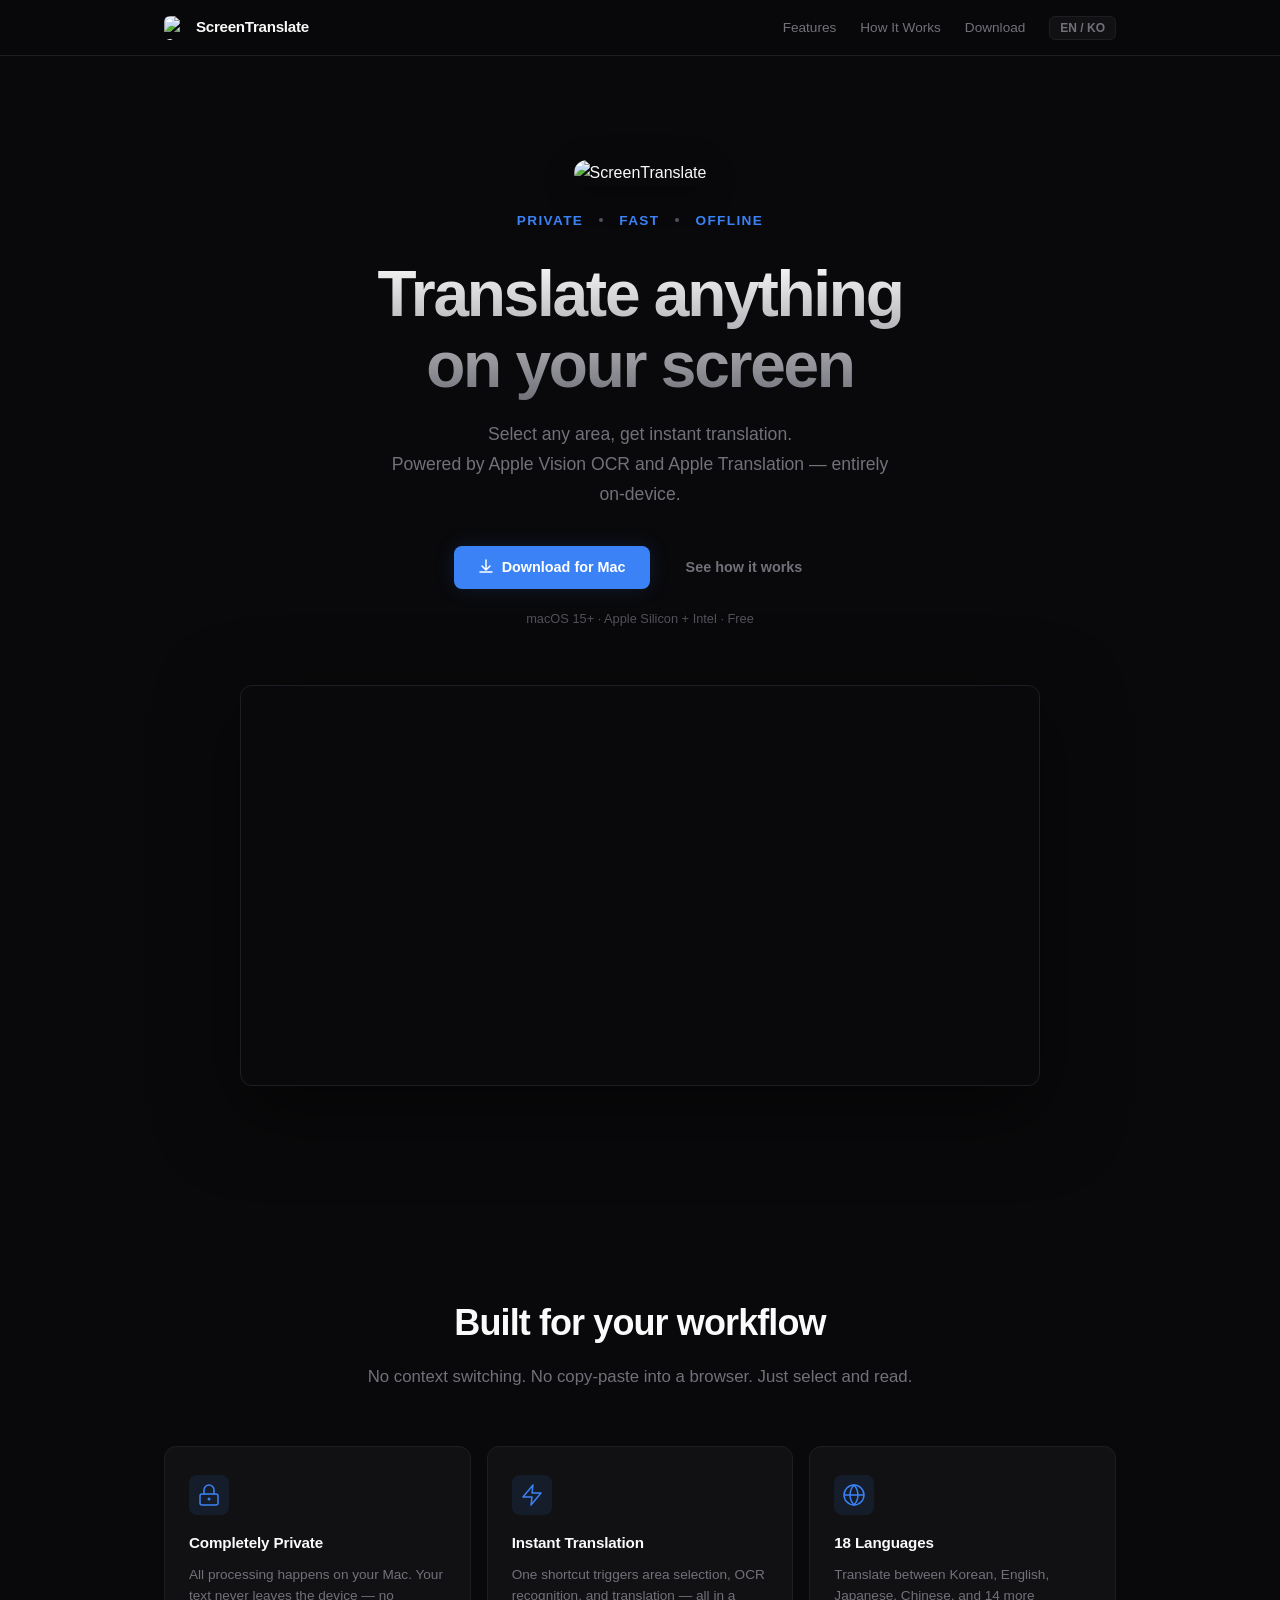
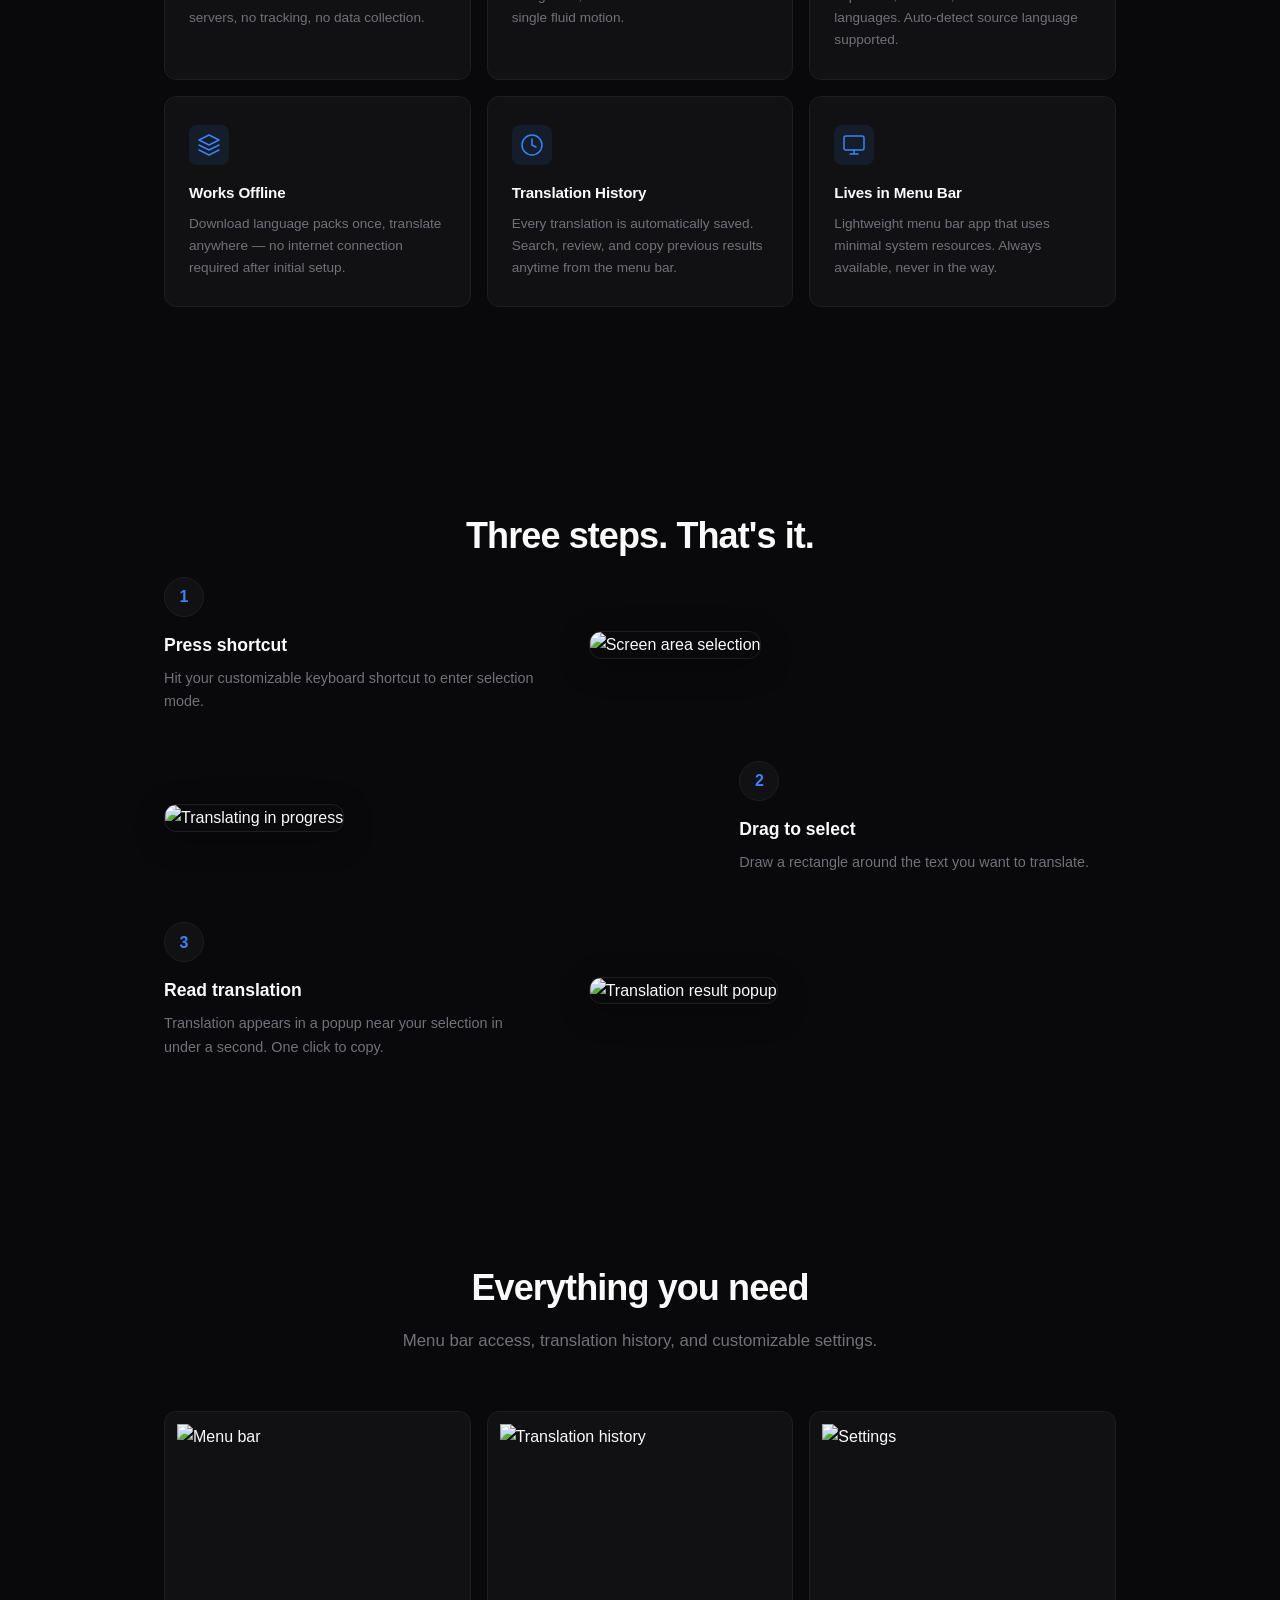
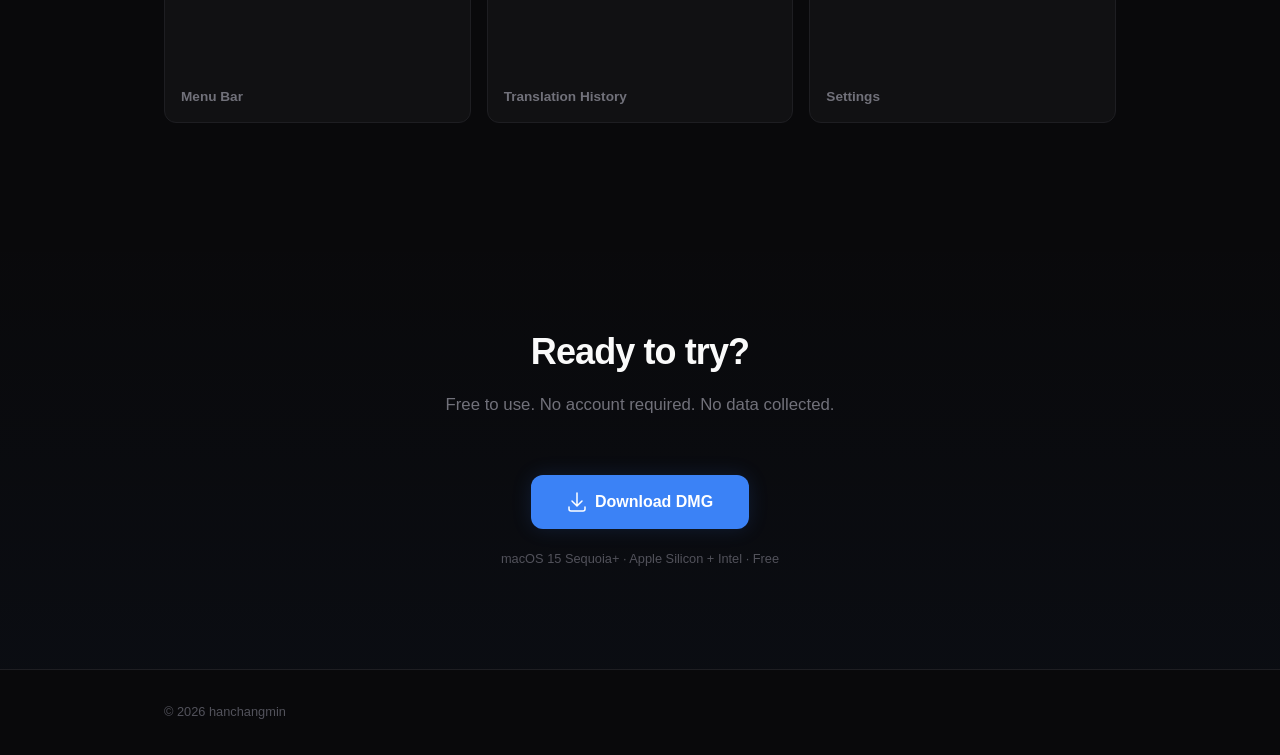
==== website/index.html @ bd078516 "feat: 랜딩 페이지 웹사이트 추가 (EN/KO i18n, Docker 배포)" ====
<!DOCTYPE html>
<html lang="en">
<head>
    <meta charset="UTF-8">
    <meta name="viewport" content="width=device-width, initial-scale=1.0">
    <title>ScreenTranslate — Translate Any Text on Your Screen</title>
    <meta name="description" content="Select any area on your Mac screen and get instant translation. Fully on-device with Apple Translation. Private, fast, offline.">
    <link rel="icon" type="image/png" sizes="32x32" href="assets/favicon-32.png">
    <link rel="icon" type="image/png" sizes="16x16" href="assets/favicon-16.png">
    <link rel="apple-touch-icon" href="assets/apple-touch-icon.png">
    <link rel="stylesheet" href="style.css">
</head>
<body>

<!-- Nav -->
<nav class="nav">
    <div class="container nav-inner">
        <a href="#" class="nav-logo">
            <img src="assets/logo.png" alt="ScreenTranslate" class="nav-logo-icon">
            ScreenTranslate
        </a>
        <div class="nav-links">
            <a href="#features" data-i18n="nav.features">Features</a>
            <a href="#how-it-works" data-i18n="nav.howItWorks">How It Works</a>
            <a href="#download" data-i18n="nav.download">Download</a>
            <button class="lang-switch" id="lang-switch" aria-label="Switch language">EN / KO</button>
        </div>
    </div>
</nav>

<!-- Hero -->
<section class="hero">
    <div class="container">
        <img src="assets/logo.png" alt="ScreenTranslate" class="hero-logo">
        <div class="hero-pillars">
            <span data-i18n="hero.pill1">Private</span>
            <span class="pill-dot"></span>
            <span data-i18n="hero.pill2">Fast</span>
            <span class="pill-dot"></span>
            <span data-i18n="hero.pill3">Offline</span>
        </div>
        <h1 data-i18n="hero.title">Translate anything<br>on your screen</h1>
        <p class="hero-description" data-i18n="hero.description">
            Select any area, get instant translation.<br>
            Powered by Apple Vision OCR and Apple Translation — entirely on-device.
        </p>
        <div class="hero-actions">
            <a href="#download" class="btn btn-primary">
                <svg width="16" height="16" viewBox="0 0 16 16" fill="none"><path d="M8 1v10M4 7l4 4 4-4" stroke="currentColor" stroke-width="1.5" stroke-linecap="round" stroke-linejoin="round"/><path d="M2 13h12" stroke="currentColor" stroke-width="1.5" stroke-linecap="round"/></svg>
                <span data-i18n="hero.download">Download for Mac</span>
            </a>
            <a href="#how-it-works" class="btn btn-ghost" data-i18n="hero.learnMore">See how it works</a>
        </div>
        <p class="hero-meta">macOS 15+ &middot; Apple Silicon + Intel &middot; <span data-i18n="hero.free">Free</span></p>

        <div class="hero-screenshot">
            <video autoplay loop muted playsinline>
                <source src="assets/demo-video.mp4" type="video/mp4">
            </video>
        </div>
    </div>
</section>

<!-- Features -->
<section id="features" class="features">
    <div class="container">
        <h2 data-i18n="features.title">Built for your workflow</h2>
        <p class="section-subtitle" data-i18n="features.subtitle">No context switching. No copy-paste into a browser. Just select and read.</p>
        <div class="feature-grid">
            <div class="feature-card">
                <div class="feature-icon">
                    <svg width="24" height="24" viewBox="0 0 24 24" fill="none"><rect x="3" y="11" width="18" height="11" rx="2" stroke="currentColor" stroke-width="1.5"/><path d="M7 11V7a5 5 0 0110 0v4" stroke="currentColor" stroke-width="1.5" stroke-linecap="round"/><circle cx="12" cy="16" r="1.5" fill="currentColor"/></svg>
                </div>
                <h3 data-i18n="features.privacy.title">Completely Private</h3>
                <p data-i18n="features.privacy.desc">All processing happens on your Mac. Your text never leaves the device — no servers, no tracking, no data collection.</p>
            </div>
            <div class="feature-card">
                <div class="feature-icon">
                    <svg width="24" height="24" viewBox="0 0 24 24" fill="none"><path d="M13 2L3 14h9l-1 8 10-12h-9l1-8z" stroke="currentColor" stroke-width="1.5" stroke-linecap="round" stroke-linejoin="round"/></svg>
                </div>
                <h3 data-i18n="features.instant.title">Instant Translation</h3>
                <p data-i18n="features.instant.desc">One shortcut triggers area selection, OCR recognition, and translation — all in a single fluid motion.</p>
            </div>
            <div class="feature-card">
                <div class="feature-icon">
                    <svg width="24" height="24" viewBox="0 0 24 24" fill="none"><circle cx="12" cy="12" r="10" stroke="currentColor" stroke-width="1.5"/><path d="M2 12h20M12 2a15.3 15.3 0 014 10 15.3 15.3 0 01-4 10 15.3 15.3 0 01-4-10A15.3 15.3 0 0112 2z" stroke="currentColor" stroke-width="1.5"/></svg>
                </div>
                <h3 data-i18n="features.languages.title">18 Languages</h3>
                <p data-i18n="features.languages.desc">Translate between Korean, English, Japanese, Chinese, and 14 more languages. Auto-detect source language supported.</p>
            </div>
            <div class="feature-card">
                <div class="feature-icon">
                    <svg width="24" height="24" viewBox="0 0 24 24" fill="none"><path d="M2 17l10 5 10-5M2 12l10 5 10-5M12 2L2 7l10 5 10-5L12 2z" stroke="currentColor" stroke-width="1.5" stroke-linecap="round" stroke-linejoin="round"/></svg>
                </div>
                <h3 data-i18n="features.offline.title">Works Offline</h3>
                <p data-i18n="features.offline.desc">Download language packs once, translate anywhere — no internet connection required after initial setup.</p>
            </div>
            <div class="feature-card">
                <div class="feature-icon">
                    <svg width="24" height="24" viewBox="0 0 24 24" fill="none"><circle cx="12" cy="12" r="10" stroke="currentColor" stroke-width="1.5"/><polyline points="12,6 12,12 16,14" stroke="currentColor" stroke-width="1.5" stroke-linecap="round" stroke-linejoin="round"/></svg>
                </div>
                <h3 data-i18n="features.history.title">Translation History</h3>
                <p data-i18n="features.history.desc">Every translation is automatically saved. Search, review, and copy previous results anytime from the menu bar.</p>
            </div>
            <div class="feature-card">
                <div class="feature-icon">
                    <svg width="24" height="24" viewBox="0 0 24 24" fill="none"><rect x="2" y="3" width="20" height="14" rx="2" stroke="currentColor" stroke-width="1.5"/><path d="M8 21h8M12 17v4" stroke="currentColor" stroke-width="1.5" stroke-linecap="round"/></svg>
                </div>
                <h3 data-i18n="features.menubar.title">Lives in Menu Bar</h3>
                <p data-i18n="features.menubar.desc">Lightweight menu bar app that uses minimal system resources. Always available, never in the way.</p>
            </div>
        </div>
    </div>
</section>

<!-- How It Works -->
<section id="how-it-works" class="how-it-works">
    <div class="container">
        <h2 data-i18n="howItWorks.title">Three steps. That's it.</h2>
        <div class="steps-vertical">
            <div class="step-row">
                <div class="step-info">
                    <div class="step-number">1</div>
                    <h3 data-i18n="howItWorks.step1.title">Press shortcut</h3>
                    <p data-i18n="howItWorks.step1.desc">Hit your customizable keyboard shortcut to enter selection mode.</p>
                </div>
                <div class="step-screenshot">
                    <img src="assets/area-selection.png" alt="Screen area selection" loading="lazy">
                </div>
            </div>
            <div class="step-row">
                <div class="step-info">
                    <div class="step-number">2</div>
                    <h3 data-i18n="howItWorks.step2.title">Drag to select</h3>
                    <p data-i18n="howItWorks.step2.desc">Draw a rectangle around the text you want to translate.</p>
                </div>
                <div class="step-screenshot">
                    <img src="assets/translating.png" alt="Translating in progress" loading="lazy">
                </div>
            </div>
            <div class="step-row">
                <div class="step-info">
                    <div class="step-number">3</div>
                    <h3 data-i18n="howItWorks.step3.title">Read translation</h3>
                    <p data-i18n="howItWorks.step3.desc">Translation appears in a popup near your selection in under a second. One click to copy.</p>
                </div>
                <div class="step-screenshot">
                    <img src="assets/translation-result.png" alt="Translation result popup" loading="lazy">
                </div>
            </div>
        </div>
    </div>
</section>

<!-- Showcase -->
<section class="showcase">
    <div class="container">
        <h2 data-i18n="showcase.title">Everything you need</h2>
        <p class="section-subtitle" data-i18n="showcase.subtitle">Menu bar access, translation history, and customizable settings.</p>
        <div class="showcase-grid">
            <div class="showcase-card">
                <img src="assets/menubar.png" alt="Menu bar" loading="lazy">
                <h3 data-i18n="showcase.menubar">Menu Bar</h3>
            </div>
            <div class="showcase-card">
                <img src="assets/history.png" alt="Translation history" loading="lazy">
                <h3 data-i18n="showcase.history">Translation History</h3>
            </div>
            <div class="showcase-card">
                <img src="assets/settings.png" alt="Settings" loading="lazy">
                <h3 data-i18n="showcase.settings">Settings</h3>
            </div>
        </div>
    </div>
</section>

<!-- Download -->
<section id="download" class="download">
    <div class="container">
        <h2 data-i18n="download.title">Ready to try?</h2>
        <p class="section-subtitle" data-i18n="download.subtitle">Free to use. No account required. No data collected.</p>
        <a href="https://objectstorage.ap-chuncheon-1.oraclecloud.com/n/axo5sh9pv2lg/b/screentranslate-updates/o/releases/latest/ScreenTranslate-latest.dmg"
           class="btn btn-primary btn-large" id="download-btn">
            <svg width="20" height="20" viewBox="0 0 20 20" fill="none"><path d="M10 1v12M5 9l5 5 5-5" stroke="currentColor" stroke-width="1.5" stroke-linecap="round" stroke-linejoin="round"/><path d="M2 15v2a2 2 0 002 2h12a2 2 0 002-2v-2" stroke="currentColor" stroke-width="1.5" stroke-linecap="round"/></svg>
            <span data-i18n="download.button">Download DMG</span>
        </a>
        <div class="download-requirements">
            <p>macOS 15 Sequoia+ &middot; Apple Silicon + Intel &middot; <span data-i18n="download.free">Free</span></p>
        </div>
    </div>
</section>

<!-- Footer -->
<footer class="footer">
    <div class="container footer-inner">
        <p>&copy; 2026 hanchangmin</p>
    </div>
</footer>

<script src="i18n.js"></script>
</body>
</html>
---- website/style.css ----
/* Reset & Base */
*,
*::before,
*::after {
    margin: 0;
    padding: 0;
    box-sizing: border-box;
}

:root {
    --color-bg: #09090b;
    --color-surface: #111113;
    --color-surface-hover: #18181b;
    --color-border: #1e1e22;
    --color-border-hover: #2a2a2e;
    --color-text: #fafafa;
    --color-text-secondary: #71717a;
    --color-text-tertiary: #52525b;
    --color-accent: #3b82f6;
    --color-accent-hover: #2563eb;
    --color-accent-glow: rgba(59, 130, 246, 0.15);
    --radius: 12px;
    --radius-sm: 8px;
    --max-width: 1000px;
    --nav-height: 56px;
}

html {
    scroll-behavior: smooth;
}

body {
    font-family: -apple-system, BlinkMacSystemFont, "SF Pro Text", "Segoe UI", Roboto, sans-serif;
    background: var(--color-bg);
    color: var(--color-text);
    line-height: 1.6;
    -webkit-font-smoothing: antialiased;
    -moz-osx-font-smoothing: grayscale;
}

.container {
    max-width: var(--max-width);
    margin: 0 auto;
    padding: 0 24px;
}

h2 {
    font-size: 2.25rem;
    font-weight: 700;
    text-align: center;
    margin-bottom: 12px;
    letter-spacing: -0.025em;
}

.section-subtitle {
    text-align: center;
    color: var(--color-text-secondary);
    font-size: 1.05rem;
    margin-bottom: 56px;
}

/* Nav */
.nav {
    position: fixed;
    top: 0;
    left: 0;
    right: 0;
    height: var(--nav-height);
    background: rgba(9, 9, 11, 0.8);
    backdrop-filter: blur(12px);
    -webkit-backdrop-filter: blur(12px);
    border-bottom: 1px solid var(--color-border);
    z-index: 100;
}

.nav-inner {
    display: flex;
    align-items: center;
    justify-content: space-between;
    height: 100%;
}

.nav-logo {
    display: flex;
    align-items: center;
    gap: 8px;
    font-size: 0.95rem;
    font-weight: 700;
    color: var(--color-text);
    text-decoration: none;
    letter-spacing: -0.02em;
}

.nav-logo-icon {
    width: 24px;
    height: 24px;
    border-radius: 6px;
}

.nav-links {
    display: flex;
    align-items: center;
    gap: 24px;
}

.nav-links a {
    font-size: 0.85rem;
    color: var(--color-text-secondary);
    text-decoration: none;
    transition: color 0.15s;
}

.nav-links a:hover {
    color: var(--color-text);
}

.lang-switch {
    font-size: 0.75rem;
    font-weight: 600;
    color: var(--color-text-secondary);
    background: var(--color-surface);
    border: 1px solid var(--color-border);
    border-radius: 6px;
    padding: 4px 10px;
    cursor: pointer;
    transition: all 0.15s;
}

.lang-switch:hover {
    color: var(--color-text);
    border-color: var(--color-border-hover);
}

/* Buttons */
.btn {
    display: inline-flex;
    align-items: center;
    gap: 8px;
    padding: 10px 24px;
    border-radius: var(--radius-sm);
    font-size: 0.9rem;
    font-weight: 600;
    text-decoration: none;
    transition: all 0.2s ease;
    cursor: pointer;
    border: none;
}

.btn-primary {
    background: var(--color-accent);
    color: #fff;
    box-shadow: 0 0 20px var(--color-accent-glow);
}

.btn-primary:hover {
    background: var(--color-accent-hover);
    box-shadow: 0 0 30px var(--color-accent-glow);
    transform: translateY(-1px);
}

.btn-ghost {
    background: transparent;
    color: var(--color-text-secondary);
}

.btn-ghost:hover {
    color: var(--color-text);
}

.btn-large {
    padding: 14px 36px;
    font-size: 1rem;
    border-radius: var(--radius);
}

/* Hero */
.hero {
    padding: 160px 0 100px;
    text-align: center;
}

.hero-logo {
    width: 80px;
    height: 80px;
    border-radius: 18px;
    margin-bottom: 24px;
    box-shadow: 0 8px 32px rgba(0, 0, 0, 0.3);
}

.hero-pillars {
    display: flex;
    align-items: center;
    justify-content: center;
    gap: 16px;
    margin-bottom: 28px;
    font-size: 0.85rem;
    font-weight: 600;
    text-transform: uppercase;
    letter-spacing: 0.1em;
    color: var(--color-accent);
}

.pill-dot {
    width: 4px;
    height: 4px;
    border-radius: 50%;
    background: var(--color-text-tertiary);
}

.hero h1 {
    font-size: 4rem;
    font-weight: 800;
    letter-spacing: -0.035em;
    line-height: 1.1;
    margin-bottom: 20px;
    background: linear-gradient(180deg, #fafafa 0%, #71717a 100%);
    -webkit-background-clip: text;
    -webkit-text-fill-color: transparent;
    background-clip: text;
}

.hero-description {
    font-size: 1.1rem;
    color: var(--color-text-secondary);
    max-width: 520px;
    margin: 0 auto 36px;
    line-height: 1.7;
}

.hero-actions {
    display: flex;
    gap: 12px;
    justify-content: center;
    align-items: center;
}

.hero-meta {
    margin-top: 20px;
    font-size: 0.8rem;
    color: var(--color-text-tertiary);
}

.hero-screenshot {
    margin-top: 56px;
    position: relative;
}

.hero-screenshot img,
.hero-screenshot video {
    width: 100%;
    max-width: 800px;
    border-radius: var(--radius);
    border: 1px solid var(--color-border);
    box-shadow: 0 24px 80px rgba(0, 0, 0, 0.5), 0 0 1px rgba(255, 255, 255, 0.05);
}

/* Features */
.features {
    padding: 100px 0;
}

.feature-grid {
    display: grid;
    grid-template-columns: repeat(3, 1fr);
    gap: 16px;
}

.feature-card {
    background: var(--color-surface);
    border: 1px solid var(--color-border);
    border-radius: var(--radius);
    padding: 28px 24px;
    transition: all 0.2s ease;
}

.feature-card:hover {
    border-color: var(--color-border-hover);
    background: var(--color-surface-hover);
}

.feature-icon {
    width: 40px;
    height: 40px;
    display: flex;
    align-items: center;
    justify-content: center;
    border-radius: var(--radius-sm);
    background: rgba(59, 130, 246, 0.1);
    color: var(--color-accent);
    margin-bottom: 16px;
}

.feature-card h3 {
    font-size: 0.95rem;
    font-weight: 600;
    margin-bottom: 8px;
    letter-spacing: -0.01em;
}

.feature-card p {
    font-size: 0.85rem;
    color: var(--color-text-secondary);
    line-height: 1.6;
}

/* How It Works */
.how-it-works {
    padding: 100px 0;
}

.steps-vertical {
    display: flex;
    flex-direction: column;
    gap: 48px;
}

.step-row {
    display: flex;
    align-items: center;
    gap: 48px;
}

.step-row:nth-child(even) {
    flex-direction: row-reverse;
}

.step-info {
    flex: 1;
    min-width: 0;
}

.step-number {
    width: 40px;
    height: 40px;
    border-radius: 50%;
    background: var(--color-surface);
    border: 1px solid var(--color-border);
    display: flex;
    align-items: center;
    justify-content: center;
    font-size: 1rem;
    font-weight: 700;
    margin-bottom: 14px;
    color: var(--color-accent);
}

.step-info h3 {
    font-size: 1.1rem;
    font-weight: 600;
    margin-bottom: 8px;
}

.step-info p {
    font-size: 0.9rem;
    color: var(--color-text-secondary);
    line-height: 1.6;
}

.step-screenshot {
    flex: 1.4;
    min-width: 0;
}

.step-screenshot img {
    width: 100%;
    border-radius: var(--radius);
    border: 1px solid var(--color-border);
    box-shadow: 0 8px 32px rgba(0, 0, 0, 0.3);
}

/* Showcase */
.showcase {
    padding: 100px 0;
}

.showcase-grid {
    display: grid;
    grid-template-columns: repeat(3, 1fr);
    gap: 16px;
    align-items: start;
}

.showcase-card {
    background: var(--color-surface);
    border: 1px solid var(--color-border);
    border-radius: var(--radius);
    overflow: hidden;
    transition: border-color 0.2s;
}

.showcase-card:hover {
    border-color: var(--color-border-hover);
}

.showcase-card img {
    width: 100%;
    height: 260px;
    object-fit: contain;
    display: block;
    padding: 12px;
}

.showcase-card h3 {
    font-size: 0.85rem;
    font-weight: 600;
    padding: 14px 16px;
    color: var(--color-text-secondary);
}

/* Download */
.download {
    padding: 100px 0;
    text-align: center;
    background: linear-gradient(180deg, transparent 0%, rgba(59, 130, 246, 0.03) 100%);
}

.download-requirements {
    margin-top: 20px;
}

.download-requirements p {
    font-size: 0.8rem;
    color: var(--color-text-tertiary);
}

/* Footer */
.footer {
    padding: 32px 0;
    border-top: 1px solid var(--color-border);
}

.footer-inner {
    display: flex;
    align-items: center;
    justify-content: space-between;
}

.footer p {
    font-size: 0.8rem;
    color: var(--color-text-tertiary);
}

.footer-links {
    display: flex;
    gap: 16px;
}

.footer-links a {
    font-size: 0.8rem;
    color: var(--color-text-tertiary);
    text-decoration: none;
    transition: color 0.15s;
}

.footer-links a:hover {
    color: var(--color-text-secondary);
}

/* Responsive */
@media (max-width: 768px) {
    .hero {
        padding: 120px 0 60px;
    }

    .hero h1 {
        font-size: 2.5rem;
    }

    .hero-description {
        font-size: 1rem;
    }

    .feature-grid {
        grid-template-columns: 1fr;
        gap: 12px;
    }

    .step-row,
    .step-row:nth-child(even) {
        flex-direction: column;
        gap: 24px;
    }

    .showcase-grid {
        grid-template-columns: 1fr;
        gap: 12px;
    }

    .hero-actions {
        flex-direction: column;
    }

    .nav-links a[href] {
        display: none;
    }

    .footer-inner {
        flex-direction: column;
        gap: 12px;
    }
}
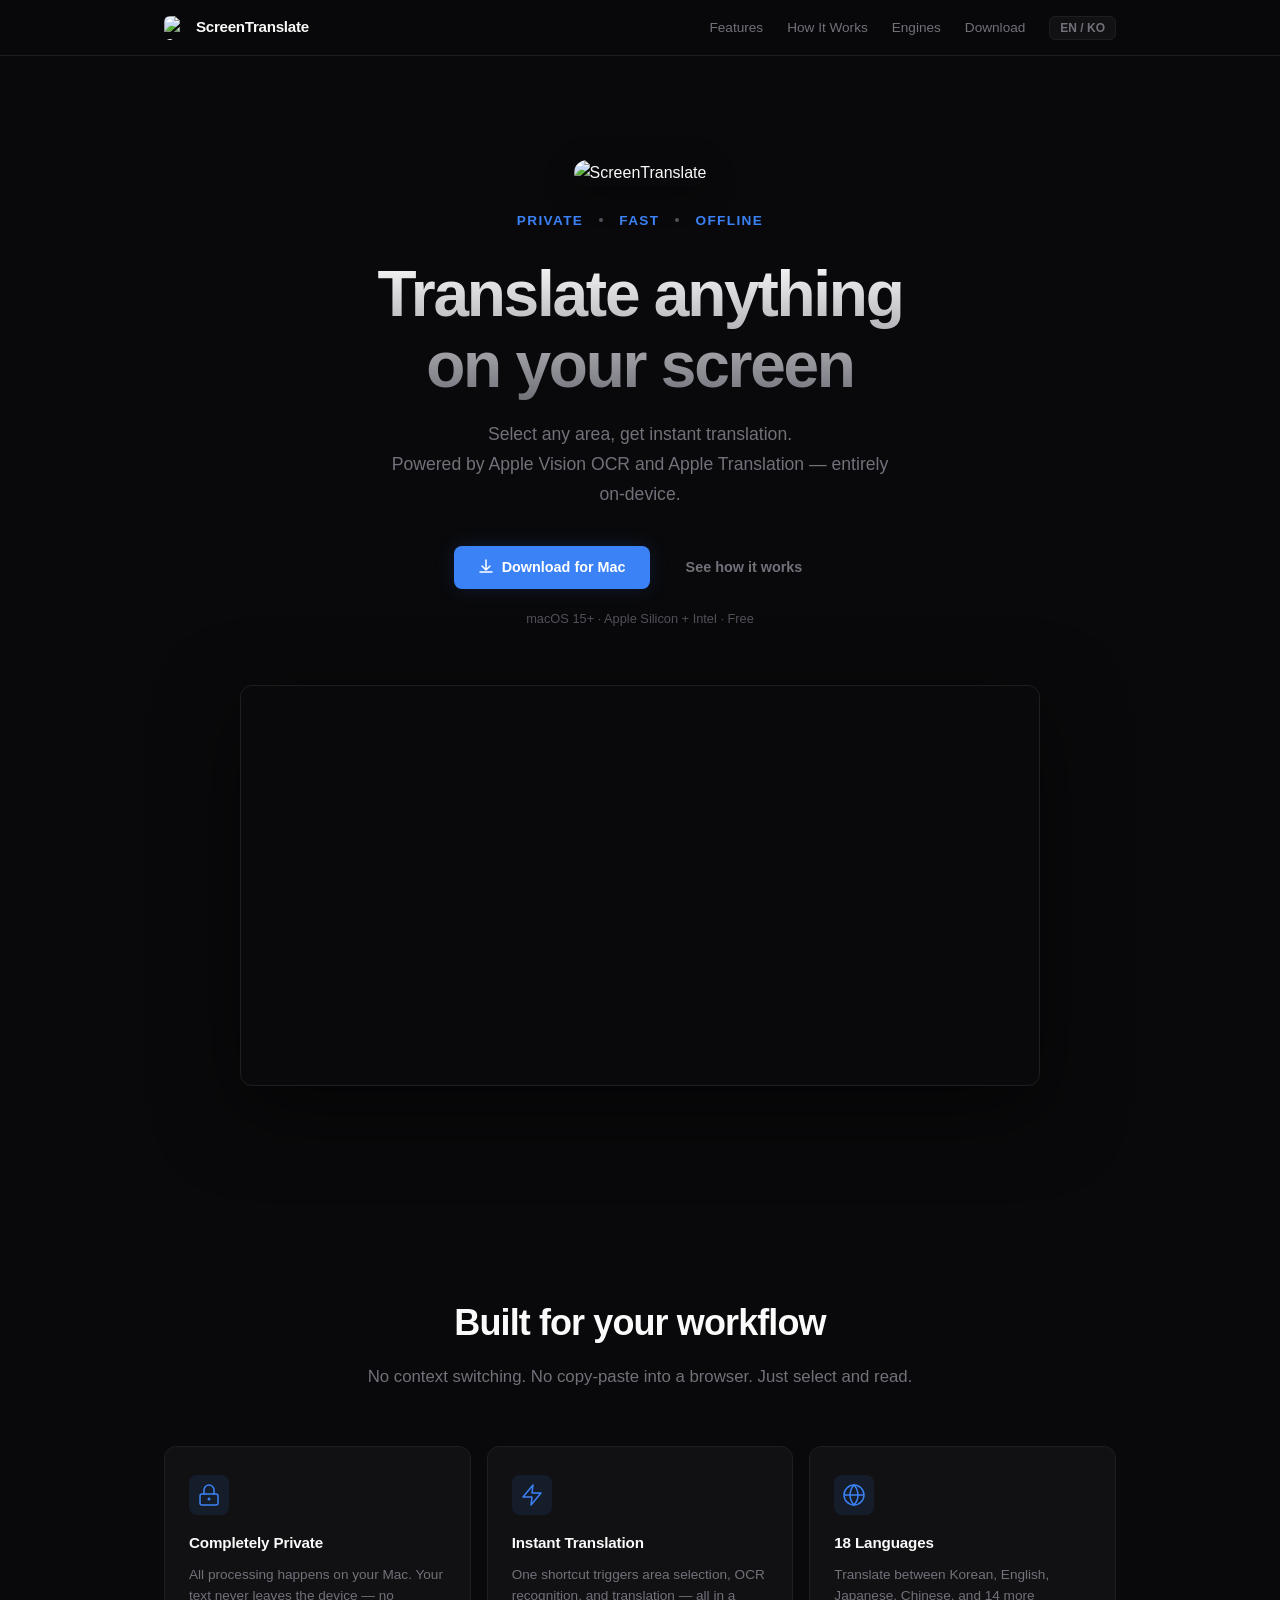
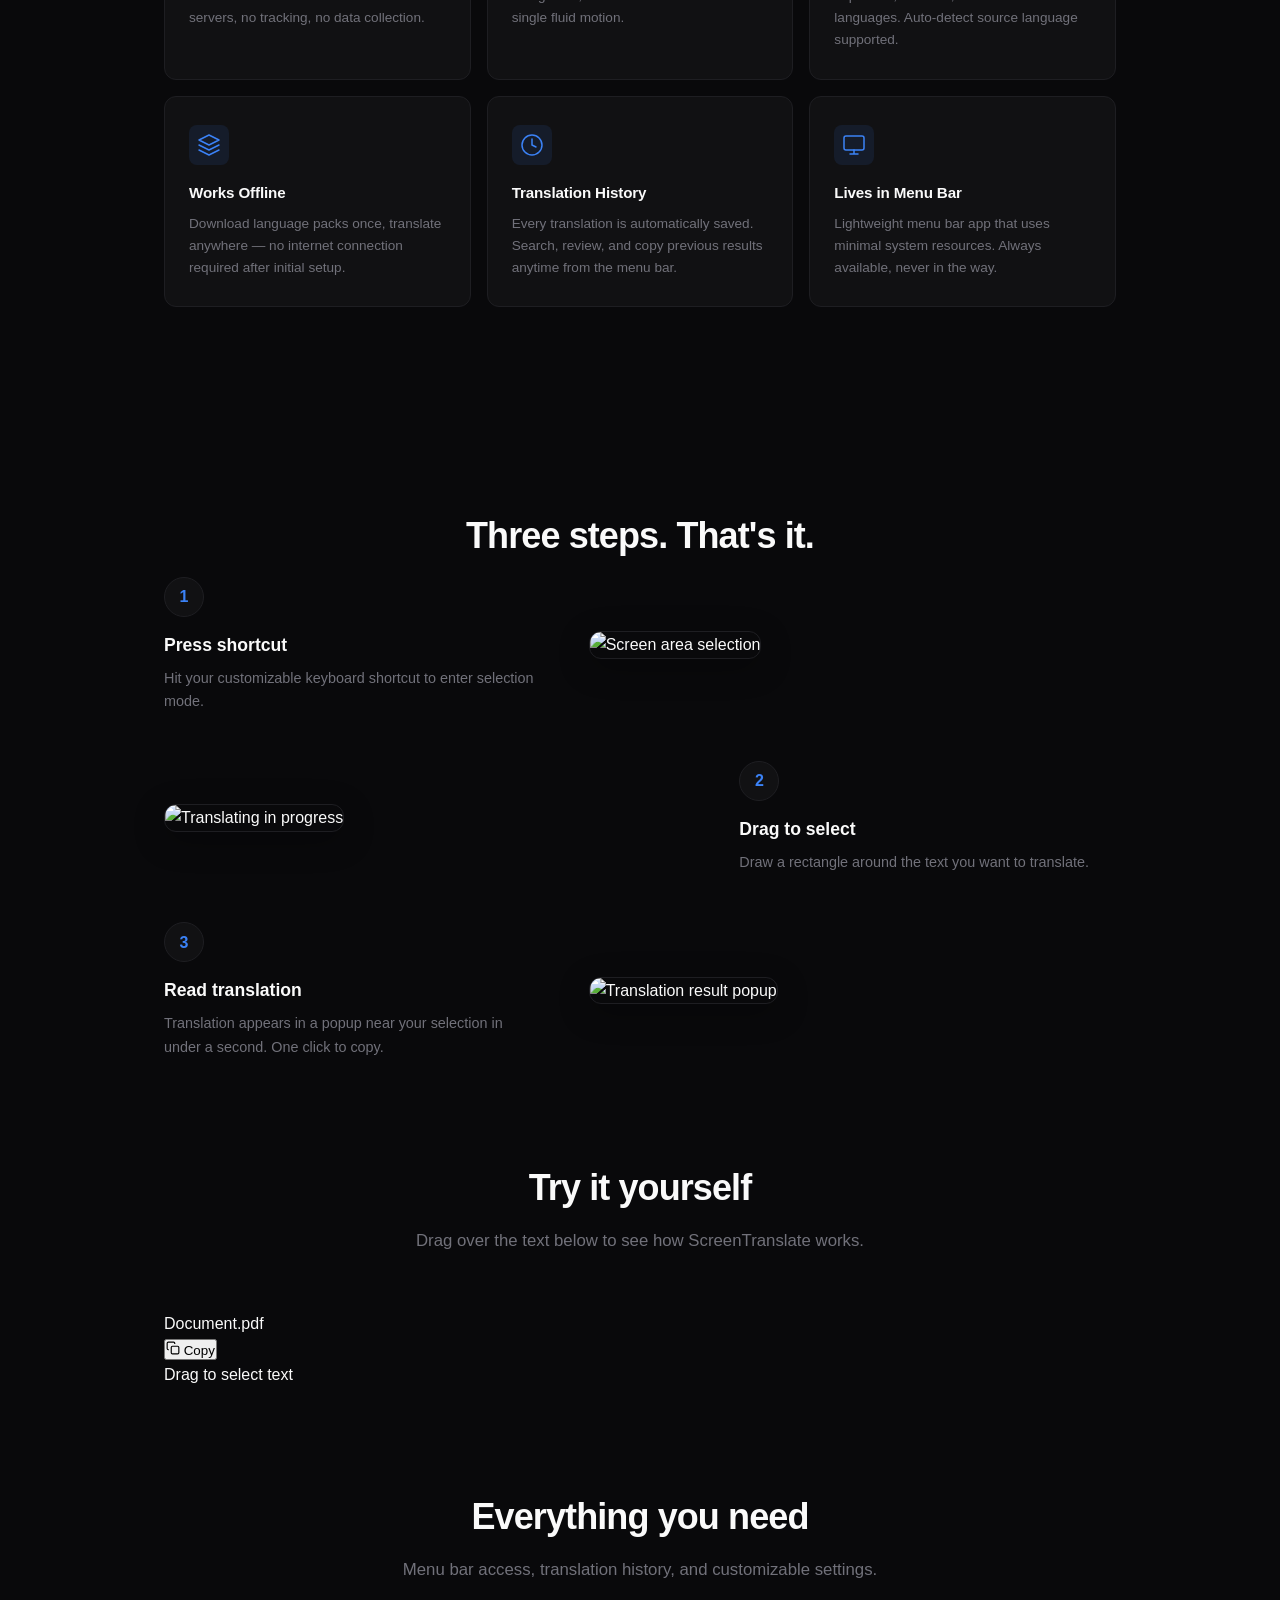
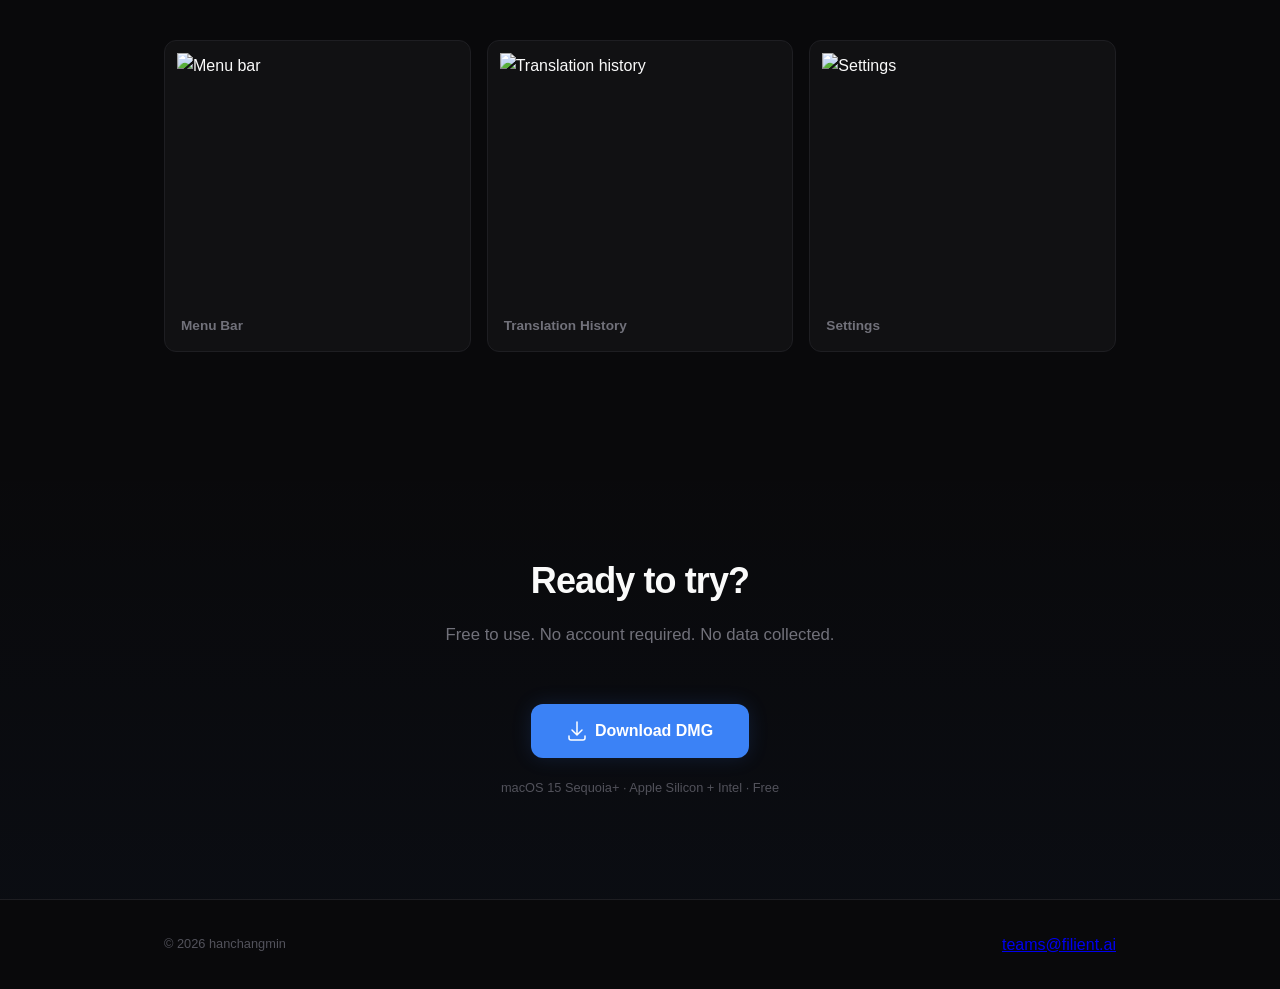
==== commit 38f313cc: "feat: 번역 엔진 설명 웹페이지 추가 Apple Translation 기본 엔진 + BYOK (DeepL, Google, Azure) 설명, 비교 표, 설정 가이드 포함. EN" ====
--- a/website/index.html
+++ b/website/index.html
@@ -5,10 +5,36 @@
     <meta name="viewport" content="width=device-width, initial-scale=1.0">
     <title>ScreenTranslate — Translate Any Text on Your Screen</title>
     <meta name="description" content="Select any area on your Mac screen and get instant translation. Fully on-device with Apple Translation. Private, fast, offline.">
+    <link rel="canonical" href="https://screentranslate.filient.ai/">
+
+    <!-- Open Graph -->
+    <meta property="og:type" content="website">
+    <meta property="og:url" content="https://screentranslate.filient.ai/">
+    <meta property="og:title" content="ScreenTranslate — Translate Any Text on Your Screen">
+    <meta property="og:description" content="Select any area on your Mac screen and get instant translation. Fully on-device with Apple Translation. Private, fast, offline.">
+    <meta property="og:image" content="https://screentranslate.filient.ai/assets/og-image.png">
+    <meta property="og:locale" content="en_US">
+    <meta property="og:locale:alternate" content="ko_KR">
+
+    <!-- Twitter Card -->
+    <meta name="twitter:card" content="summary_large_image">
+    <meta name="twitter:title" content="ScreenTranslate — Translate Any Text on Your Screen">
+    <meta name="twitter:description" content="Select any area on your Mac screen and get instant translation. Fully on-device with Apple Translation.">
+    <meta name="twitter:image" content="https://screentranslate.filient.ai/assets/og-image.png">
+
     <link rel="icon" type="image/png" sizes="32x32" href="assets/favicon-32.png">
     <link rel="icon" type="image/png" sizes="16x16" href="assets/favicon-16.png">
     <link rel="apple-touch-icon" href="assets/apple-touch-icon.png">
     <link rel="stylesheet" href="style.css">
+
+    <!-- Google Analytics -->
+    <script async src="https://www.googletagmanager.com/gtag/js?id=G-ZFZX7HR200"></script>
+    <script>
+      window.dataLayer = window.dataLayer || [];
+      function gtag(){dataLayer.push(arguments);}
+      gtag('js', new Date());
+      gtag('config', 'G-ZFZX7HR200');
+    </script>
 </head>
 <body>
 
@@ -22,6 +48,7 @@
         <div class="nav-links">
             <a href="#features" data-i18n="nav.features">Features</a>
             <a href="#how-it-works" data-i18n="nav.howItWorks">How It Works</a>
+            <a href="engines.html" data-i18n="nav.engines">Engines</a>
             <a href="#download" data-i18n="nav.download">Download</a>
             <button class="lang-switch" id="lang-switch" aria-label="Switch language">EN / KO</button>
         </div>
@@ -45,7 +72,7 @@
             Powered by Apple Vision OCR and Apple Translation — entirely on-device.
         </p>
         <div class="hero-actions">
-            <a href="#download" class="btn btn-primary">
+            <a href="https://objectstorage.ap-chuncheon-1.oraclecloud.com/n/axo5sh9pv2lg/b/screentranslate-updates/o/releases/latest/ScreenTranslate-latest.dmg" class="btn btn-primary" onclick="gtag('event','download_dmg',{event_label:'hero'})">
                 <svg width="16" height="16" viewBox="0 0 16 16" fill="none"><path d="M8 1v10M4 7l4 4 4-4" stroke="currentColor" stroke-width="1.5" stroke-linecap="round" stroke-linejoin="round"/><path d="M2 13h12" stroke="currentColor" stroke-width="1.5" stroke-linecap="round"/></svg>
                 <span data-i18n="hero.download">Download for Mac</span>
             </a>
@@ -152,6 +179,42 @@
     </div>
 </section>
 
+<!-- Interactive Demo -->
+<section id="try-it" class="try-demo">
+    <div class="container">
+        <h2 data-i18n="demo.title">Try it yourself</h2>
+        <p class="section-subtitle" data-i18n="demo.subtitle">Drag over the text below to see how ScreenTranslate works.</p>
+        <div class="demo-window">
+            <div class="demo-titlebar">
+                <div class="demo-traffic-lights">
+                    <span class="dot red"></span>
+                    <span class="dot yellow"></span>
+                    <span class="dot green"></span>
+                </div>
+                <span class="demo-titlebar-text">Document.pdf</span>
+            </div>
+            <div class="demo-content" id="demo-content">
+                <div class="demo-text" id="demo-text"></div>
+                <div class="demo-selection" id="demo-selection"></div>
+                <div class="demo-popup" id="demo-popup">
+                    <div class="demo-popup-status"></div>
+                    <div class="demo-popup-result"></div>
+                    <div class="demo-popup-actions">
+                        <button class="demo-popup-copy">
+                            <svg width="14" height="14" viewBox="0 0 24 24" fill="none"><rect x="9" y="9" width="13" height="13" rx="2" stroke="currentColor" stroke-width="2"/><path d="M5 15H4a2 2 0 01-2-2V4a2 2 0 012-2h9a2 2 0 012 2v1" stroke="currentColor" stroke-width="2"/></svg>
+                            Copy
+                        </button>
+                    </div>
+                </div>
+                <div class="demo-hint" id="demo-hint" data-i18n="demo.hint">
+                    <svg width="20" height="20" viewBox="0 0 24 24" fill="none" style="margin-right:6px"><path d="M15 15l-2 5L9 9l11 4-5 2zm0 0l5 5" stroke="currentColor" stroke-width="1.5" stroke-linecap="round" stroke-linejoin="round"/></svg>
+                    Drag to select text
+                </div>
+            </div>
+        </div>
+    </div>
+</section>
+
 <!-- Showcase -->
 <section class="showcase">
     <div class="container">
@@ -180,7 +243,7 @@
         <h2 data-i18n="download.title">Ready to try?</h2>
         <p class="section-subtitle" data-i18n="download.subtitle">Free to use. No account required. No data collected.</p>
         <a href="https://objectstorage.ap-chuncheon-1.oraclecloud.com/n/axo5sh9pv2lg/b/screentranslate-updates/o/releases/latest/ScreenTranslate-latest.dmg"
-           class="btn btn-primary btn-large" id="download-btn">
+           class="btn btn-primary btn-large" id="download-btn" onclick="gtag('event','download_dmg',{event_label:'download_section'})">
             <svg width="20" height="20" viewBox="0 0 20 20" fill="none"><path d="M10 1v12M5 9l5 5 5-5" stroke="currentColor" stroke-width="1.5" stroke-linecap="round" stroke-linejoin="round"/><path d="M2 15v2a2 2 0 002 2h12a2 2 0 002-2v-2" stroke="currentColor" stroke-width="1.5" stroke-linecap="round"/></svg>
             <span data-i18n="download.button">Download DMG</span>
         </a>
@@ -194,9 +257,25 @@
 <footer class="footer">
     <div class="container footer-inner">
         <p>&copy; 2026 hanchangmin</p>
+        <a href="mailto:teams@filient.ai" class="footer-email">teams@filient.ai</a>
     </div>
 </footer>
 
+<script type="application/ld+json">
+{
+  "@context": "https://schema.org",
+  "@type": "SoftwareApplication",
+  "name": "ScreenTranslate",
+  "operatingSystem": "macOS 15+",
+  "applicationCategory": "UtilitiesApplication",
+  "offers": { "@type": "Offer", "price": "0", "priceCurrency": "USD" },
+  "description": "Select any area on your Mac screen and get instant translation. Fully on-device with Apple Translation.",
+  "url": "https://screentranslate.filient.ai/",
+  "image": "https://screentranslate.filient.ai/assets/logo.png",
+  "author": { "@type": "Person", "name": "hanchangmin" }
+}
+</script>
 <script src="i18n.js"></script>
+<script src="demo.js"></script>
 </body>
 </html>
